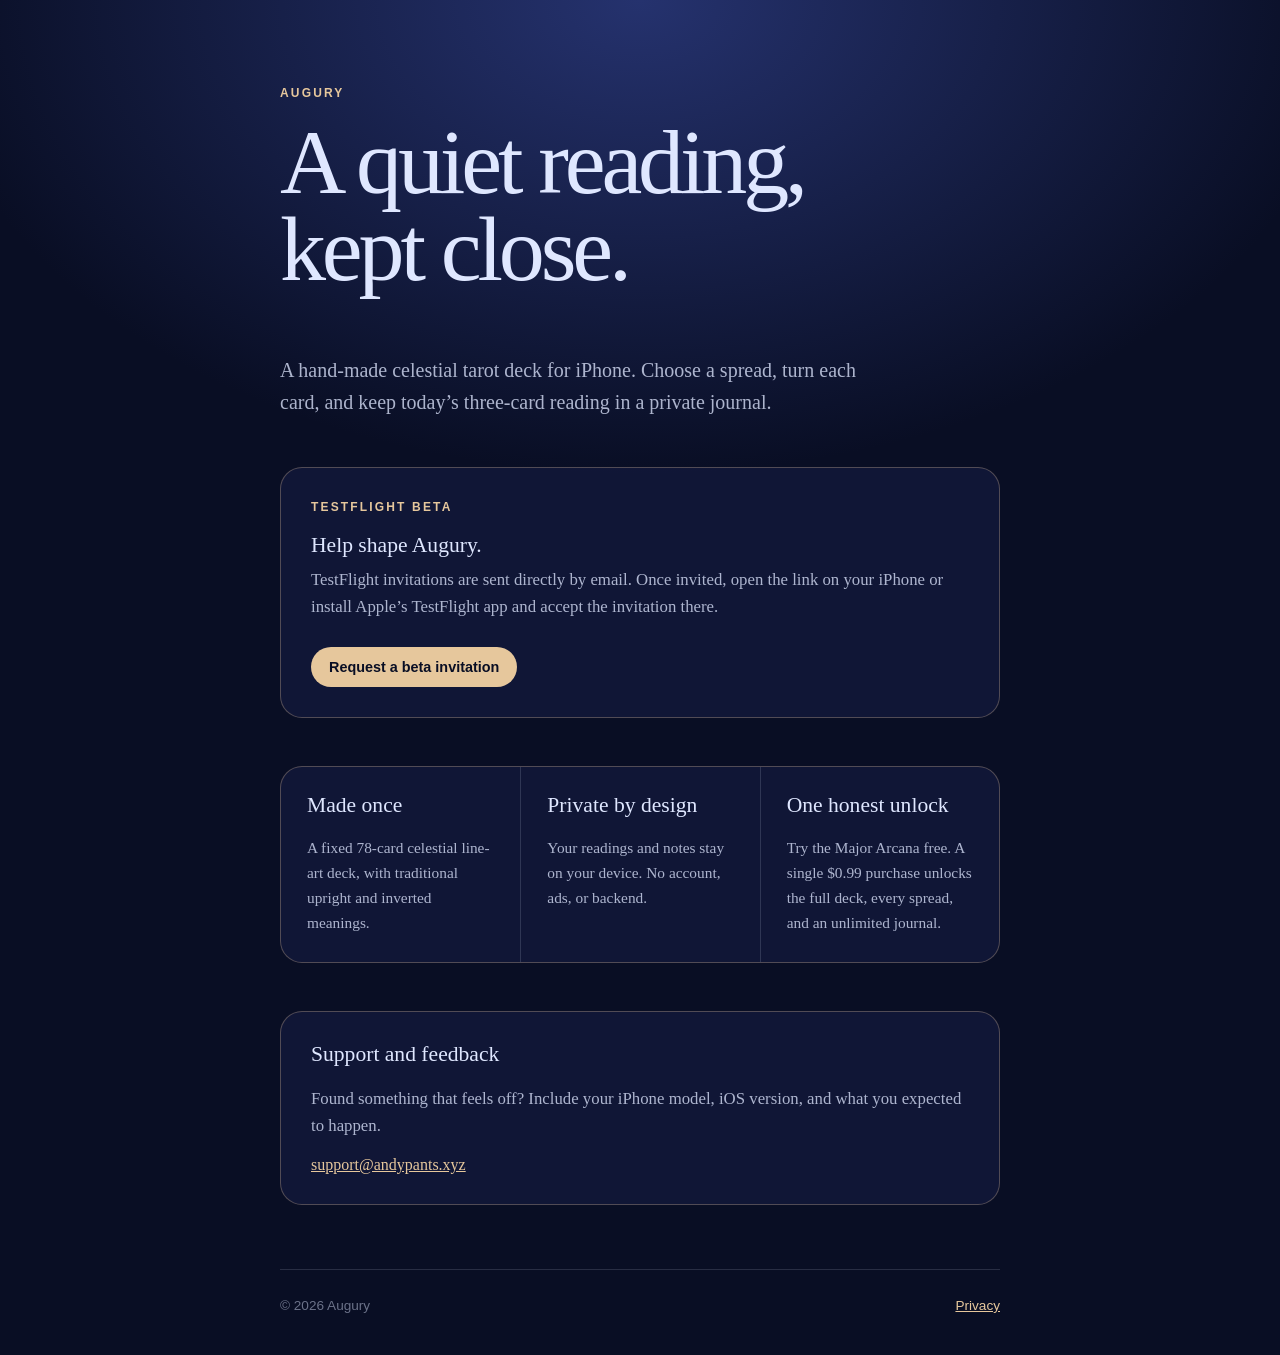
==== docs/index.html @ 39b56219 "Add GitHub Pages beta site" ====
<!doctype html>
<html lang="en">
  <head>
    <meta charset="utf-8">
    <meta name="viewport" content="width=device-width, initial-scale=1">
    <meta name="description" content="Augury is a quiet, offline tarot journal for iPhone.">
    <title>Augury — Tarot Journal</title>
    <link rel="stylesheet" href="styles.css">
  </head>
  <body>
    <main>
      <p class="eyebrow">Augury</p>
      <h1>A quiet reading,<br>kept close.</h1>
      <p class="lede">A hand-made celestial tarot deck for iPhone. Choose a spread, turn each card, and keep today’s three-card reading in a private journal.</p>

      <section class="card" aria-labelledby="beta-title">
        <p class="label">TestFlight beta</p>
        <h2 id="beta-title">Help shape Augury.</h2>
        <p>TestFlight invitations are sent directly by email. Once invited, open the link on your iPhone or install Apple’s TestFlight app and accept the invitation there.</p>
        <a class="button" href="mailto:support@andypants.xyz?subject=Augury%20TestFlight%20request">Request a beta invitation</a>
      </section>

      <section class="details" aria-label="What Augury includes">
        <div>
          <h2>Made once</h2>
          <p>A fixed 78-card celestial line-art deck, with traditional upright and inverted meanings.</p>
        </div>
        <div>
          <h2>Private by design</h2>
          <p>Your readings and notes stay on your device. No account, ads, or backend.</p>
        </div>
        <div>
          <h2>One honest unlock</h2>
          <p>Try the Major Arcana free. A single $0.99 purchase unlocks the full deck, every spread, and an unlimited journal.</p>
        </div>
      </section>

      <section class="support">
        <h2>Support and feedback</h2>
        <p>Found something that feels off? Include your iPhone model, iOS version, and what you expected to happen.</p>
        <a href="mailto:support@andypants.xyz">support@andypants.xyz</a>
      </section>
    </main>
    <footer>
      <span>© 2026 Augury</span>
      <a href="privacy.html">Privacy</a>
    </footer>
  </body>
</html>
---- docs/styles.css ----
:root {
  color-scheme: dark;
  --night: #090e24;
  --indigo: #141b3f;
  --ink: #e6c79c;
  --starlight: #dfe7ff;
}

* { box-sizing: border-box; }

body {
  min-height: 100vh;
  margin: 0;
  color: var(--starlight);
  font-family: ui-serif, Georgia, serif;
  background:
    radial-gradient(ellipse 80% 50% at 50% 0%, #25326e 0%, transparent 70%),
    var(--night);
}

main, footer {
  width: min(100% - 40px, 720px);
  margin: 0 auto;
}

main { padding: 84px 0 64px; }

.eyebrow, .label {
  margin: 0 0 16px;
  color: var(--ink);
  font-family: ui-sans-serif, -apple-system, BlinkMacSystemFont, sans-serif;
  font-size: 0.75rem;
  font-weight: 700;
  letter-spacing: 0.18em;
  text-transform: uppercase;
}

h1, h2, p { margin-top: 0; }
h1 { font-size: clamp(3rem, 12vw, 5.75rem); font-weight: 500; line-height: 0.94; letter-spacing: -0.045em; }
h2 { font-size: 1.35rem; font-weight: 500; }
p { color: color-mix(in srgb, var(--starlight) 76%, transparent); font-size: 1.05rem; line-height: 1.62; }
.lede { max-width: 600px; font-size: 1.25rem; }

.card, .details, .support {
  margin-top: 48px;
  border: 1px solid color-mix(in srgb, var(--ink) 30%, transparent);
  border-radius: 22px;
  background: color-mix(in srgb, var(--indigo) 70%, transparent);
}

.card, .support { padding: 30px; }
.card h2 { margin-bottom: 8px; }

.button {
  display: inline-block;
  margin-top: 10px;
  padding: 12px 18px;
  border-radius: 999px;
  color: var(--night);
  background: var(--ink);
  font-family: ui-sans-serif, -apple-system, BlinkMacSystemFont, sans-serif;
  font-size: 0.9rem;
  font-weight: 700;
  text-decoration: none;
}

.details { display: grid; grid-template-columns: repeat(3, 1fr); overflow: hidden; }
.details div { padding: 26px; }
.details div + div { border-left: 1px solid color-mix(in srgb, var(--starlight) 15%, transparent); }
.details p { margin-bottom: 0; font-size: 0.96rem; }

a { color: var(--ink); }
.policy h1 { margin-bottom: 22px; }
.policy h2 { margin-top: 42px; }

footer {
  display: flex;
  justify-content: space-between;
  padding: 28px 0 42px;
  color: color-mix(in srgb, var(--starlight) 46%, transparent);
  border-top: 1px solid color-mix(in srgb, var(--starlight) 14%, transparent);
  font-family: ui-sans-serif, -apple-system, BlinkMacSystemFont, sans-serif;
  font-size: 0.85rem;
}

@media (max-width: 620px) {
  main { padding-top: 56px; }
  .details { grid-template-columns: 1fr; }
  .details div + div { border-top: 1px solid color-mix(in srgb, var(--starlight) 15%, transparent); border-left: 0; }
}
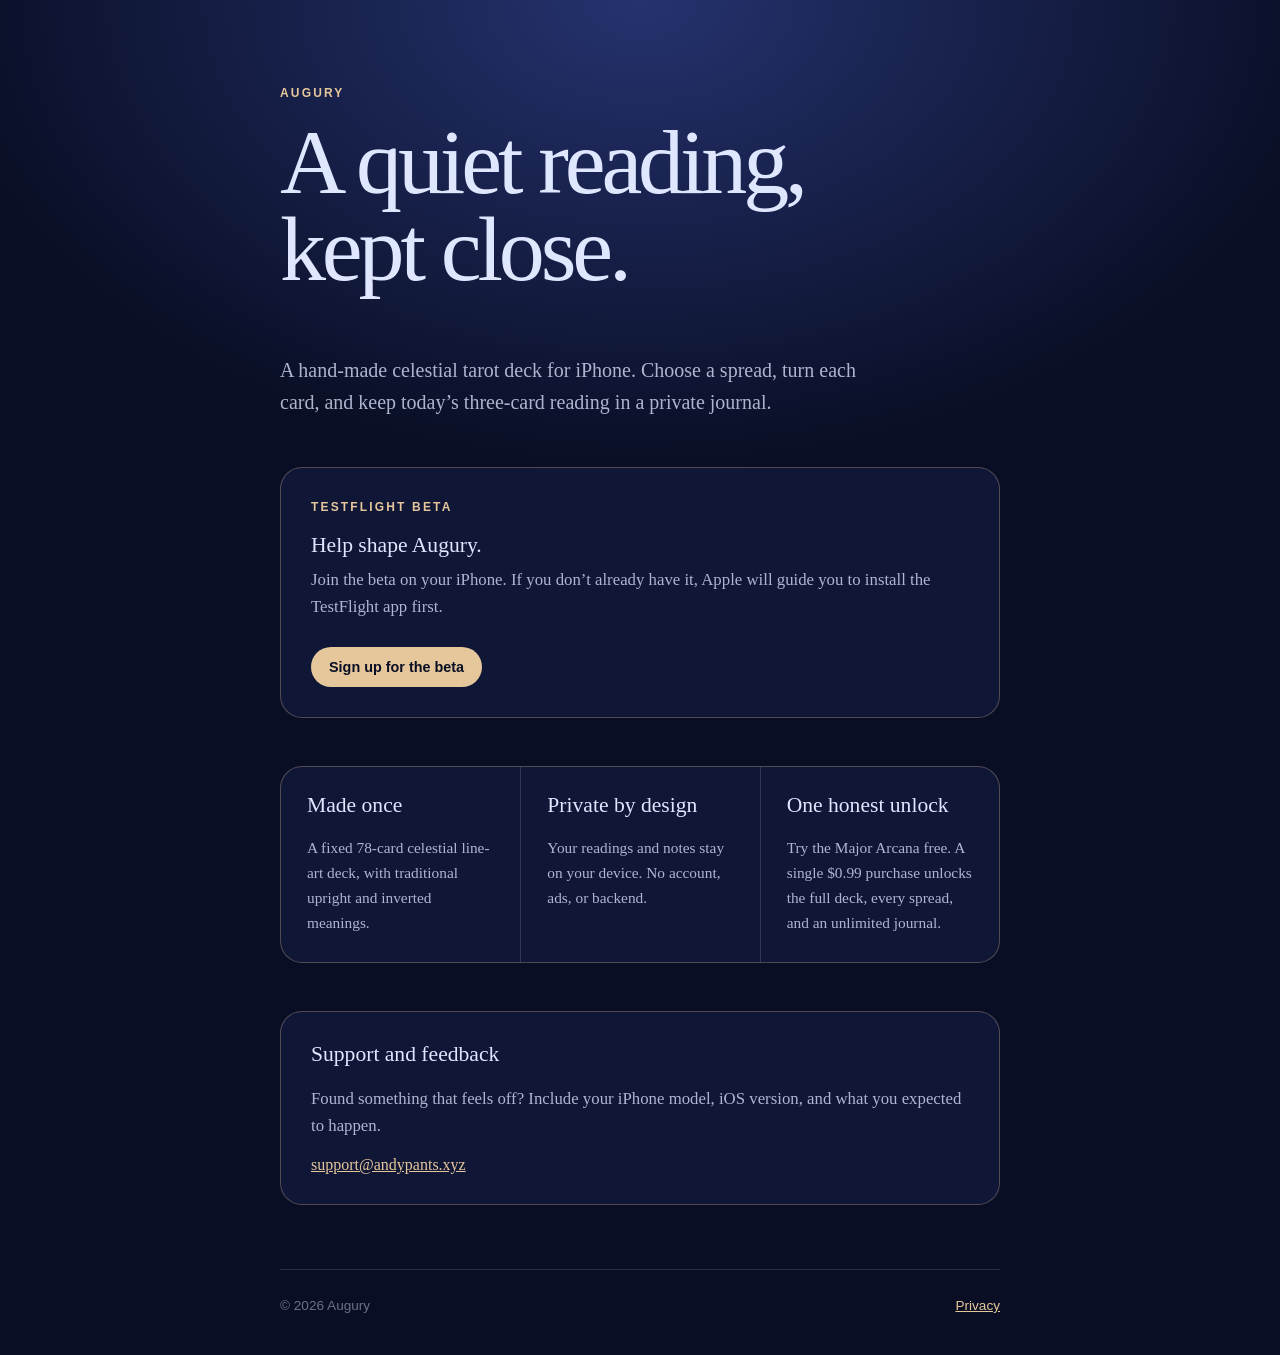
==== commit a7560351: "Link beta page to TestFlight signup" ====
--- a/docs/index.html
+++ b/docs/index.html
@@ -16,8 +16,8 @@
       <section class="card" aria-labelledby="beta-title">
         <p class="label">TestFlight beta</p>
         <h2 id="beta-title">Help shape Augury.</h2>
-        <p>TestFlight invitations are sent directly by email. Once invited, open the link on your iPhone or install Apple’s TestFlight app and accept the invitation there.</p>
-        <a class="button" href="mailto:support@andypants.xyz?subject=Augury%20TestFlight%20request">Request a beta invitation</a>
+        <p>Join the beta on your iPhone. If you don’t already have it, Apple will guide you to install the TestFlight app first.</p>
+        <a class="button" href="https://testflight.apple.com/join/Bb7qmYsV">Sign up for the beta</a>
       </section>
 
       <section class="details" aria-label="What Augury includes">
